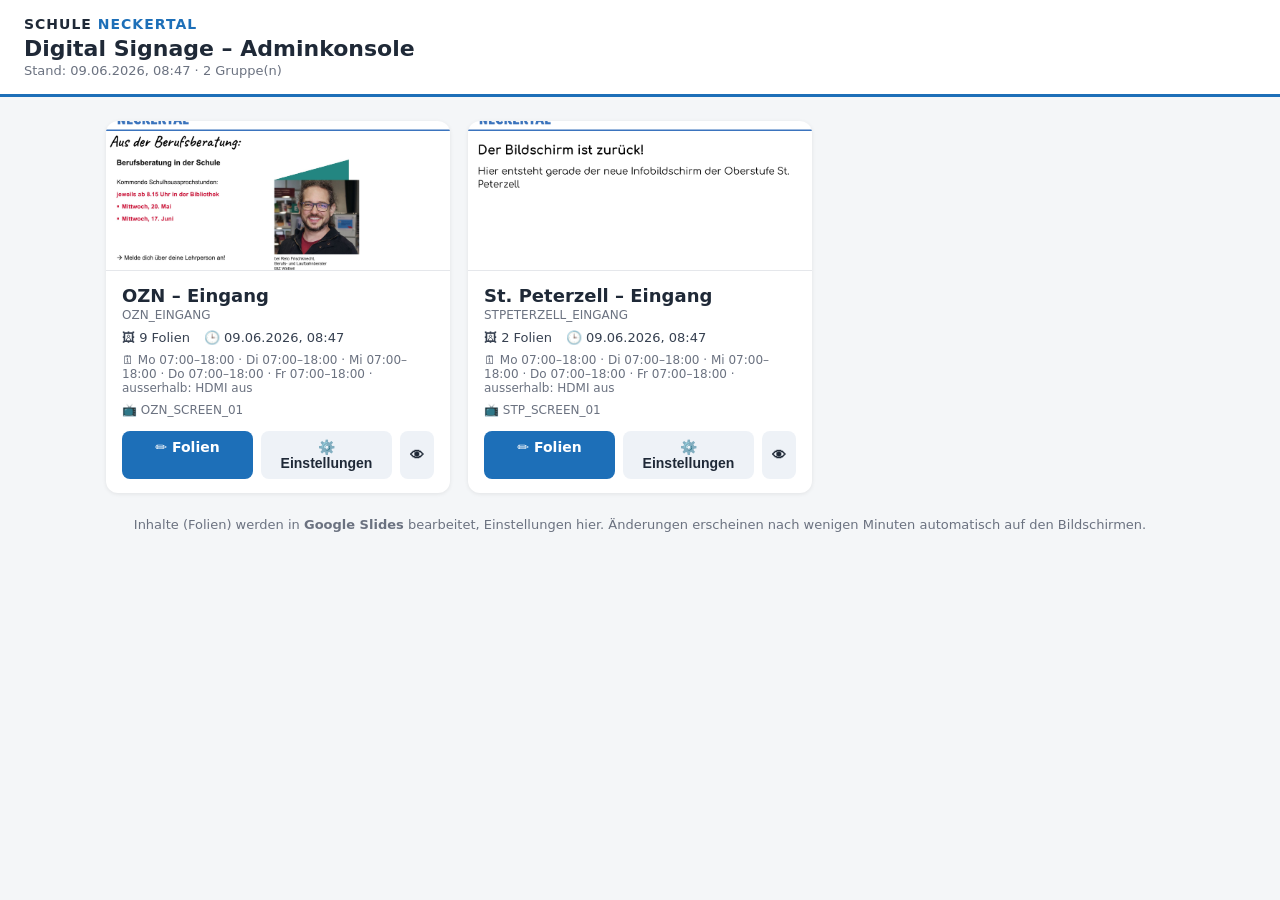
==== index.html @ 2bd81857 "Render & Publish 72286c9456e3108f7dbef07f0e575bce5903f791 72286c9456e3108f7dbef07f0e575bce5903f791" ====
<!doctype html>
<html lang="de">
<head>
  <meta charset="utf-8" />
  <meta name="viewport" content="width=device-width, initial-scale=1" />
  <title>Schule Neckertal – Signage Admin</title>
  <link rel="stylesheet" href="style.css" />
</head>
<body>
  <header>
    <div class="brand"><span class="b1">SCHULE</span> <span class="b2">NECKERTAL</span></div>
    <h1>Digital Signage – Adminkonsole</h1>
    <div id="meta" class="meta">lädt …</div>
  </header>

  <main>
    <div id="groups" class="groups"></div>
    <p id="empty" hidden>Keine Gruppen gefunden.</p>
    <p class="hint">Inhalte (Folien) werden in <strong>Google Slides</strong> bearbeitet, Einstellungen hier. Änderungen erscheinen nach wenigen Minuten automatisch auf den Bildschirmen.</p>
  </main>

  <!-- Vorschau-Modal -->
  <div id="preview" class="modal" hidden>
    <div class="modal-bg"></div>
    <div class="modal-box">
      <button id="preview-close" class="close" title="Schliessen">×</button>
      <div id="preview-title" class="preview-title"></div>
      <img id="preview-img" class="preview-img" alt="" />
      <div class="preview-nav">
        <button id="preview-prev">‹</button>
        <span id="preview-count"></span>
        <button id="preview-next">›</button>
      </div>
    </div>
  </div>

  <!-- Einstellungen-Modal -->
  <div id="settings" class="modal" hidden>
    <div class="modal-bg"></div>
    <div class="modal-box settings-box">
      <button id="settings-close" class="close" title="Schliessen">×</button>
      <h2 id="settings-title">Einstellungen</h2>
      <form id="settings-form" class="settings-form" onsubmit="return false"></form>
      <div class="settings-actions">
        <button type="button" id="settings-cancel" class="btn ghost">Abbrechen</button>
        <button type="button" id="settings-save" class="btn edit">💾 Speichern</button>
      </div>
    </div>
  </div>

  <!-- Speichern-Anleitung -->
  <div id="saveinfo" class="modal" hidden>
    <div class="modal-bg"></div>
    <div class="modal-box">
      <button id="saveinfo-close" class="close" title="Schliessen">×</button>
      <h2>💾 Speichern auf GitHub</h2>
      <ol class="steps">
        <li>Die Einstellungen sind <strong>in die Zwischenablage kopiert</strong>.</li>
        <li>GitHub öffnet sich (mit deinem Login). Klick ins Textfeld, <strong>alles markieren</strong> (Strg+A) und <strong>einfügen</strong> (Strg+V).</li>
        <li>Unten grün <strong>„Commit changes"</strong> klicken.</li>
      </ol>
      <p class="muted">Falls das Kopieren nicht klappte – hier der Inhalt zum manuellen Kopieren:</p>
      <textarea id="saveinfo-json" class="json" readonly></textarea>
      <a id="saveinfo-open" class="btn edit" href="#" target="_blank" rel="noopener">↗ Auf GitHub öffnen</a>
    </div>
  </div>

  <script src="app.js" defer></script>
</body>
</html>
---- style.css ----
:root { --blau: #1d6fb8; --rot: #b20024; --grau: #6b7280; --bg: #f4f6f8; }
* { box-sizing: border-box; }
body {
  margin: 0; background: var(--bg); color: #1f2937;
  font-family: "Segoe UI", system-ui, Arial, sans-serif;
}
header {
  background: #fff; border-bottom: 3px solid var(--blau);
  padding: 16px 24px;
}
.brand { font-weight: 800; letter-spacing: 1px; font-size: 14px; }
.brand .b2 { color: var(--blau); }
header h1 { margin: 4px 0 2px; font-size: 22px; }
.meta { color: var(--grau); font-size: 13px; }

main { max-width: 1100px; margin: 24px auto; padding: 0 16px; }
.hint { color: var(--grau); font-size: 13px; margin-top: 24px; text-align: center; }

.groups { display: grid; grid-template-columns: repeat(auto-fill, minmax(320px, 1fr)); gap: 18px; }

.card {
  background: #fff; border-radius: 12px; overflow: hidden;
  box-shadow: 0 1px 4px rgba(0,0,0,.08); display: flex; flex-direction: column;
}
.thumb {
  height: 150px; background: #e5e7eb center/cover no-repeat;
  border-bottom: 1px solid #e5e7eb;
}
.card .body { padding: 14px 16px; display: flex; flex-direction: column; gap: 8px; flex: 1; }
.card h2 { margin: 0; font-size: 18px; }
.card .sub { color: var(--grau); font-size: 12px; margin-top: -6px; }
.card .stats { display: flex; gap: 14px; font-size: 13px; color: #374151; }
.card .sched, .card .players { font-size: 12px; color: var(--grau); }
.warnings { font-size: 12px; color: #92400e; background: #fef3c7; padding: 6px 8px; border-radius: 6px; }
.actions { margin-top: auto; display: flex; gap: 8px; padding-top: 6px; }
.btn {
  flex: 1; text-align: center; padding: 8px 10px; border-radius: 8px;
  font-size: 14px; font-weight: 600; cursor: pointer; border: none; text-decoration: none;
}
.btn.edit { background: var(--blau); color: #fff; }
.btn.settings { background: #eef2f7; color: #1f2937; }
.btn.ghost { background: #eef2f7; color: #1f2937; flex: 0 0 auto; }
.btn:hover { filter: brightness(0.96); }

/* Einstellungen-Maske */
.settings-box { width: min(94vw, 620px); max-height: 88vh; overflow-y: auto; background: #fff; color: #1f2937; }
.settings-box h2 { margin: 0 0 12px; font-size: 20px; }
.settings-form fieldset { border: 1px solid #e5e7eb; border-radius: 10px; margin: 0 0 14px; padding: 12px 14px; }
.settings-form legend { font-weight: 700; color: var(--blau); padding: 0 6px; }
.settings-form label { display: block; margin: 8px 0; font-size: 14px; }
.settings-form label.chk { display: flex; align-items: center; gap: 8px; }
.settings-form input[type=text], .settings-form input[type=number], .settings-form select {
  width: 100%; padding: 7px 9px; border: 1px solid #d1d5db; border-radius: 7px; font-size: 14px; margin-top: 3px;
}
.settings-form input[type=time] { padding: 6px 8px; border: 1px solid #d1d5db; border-radius: 7px; }
.settings-form .day { display: flex; align-items: center; gap: 8px; margin: 6px 0; flex-wrap: wrap; }
.settings-form .day label.chk { flex: 1 0 130px; margin: 0; }
.settings-actions { display: flex; justify-content: flex-end; gap: 10px; margin-top: 8px; position: sticky; bottom: 0; background: #fff; padding-top: 8px; }
.modal-box.settings-box .close { color: #6b7280; }

.steps { margin: 6px 0 12px; padding-left: 20px; line-height: 1.6; }
.muted { color: var(--grau); font-size: 13px; margin: 6px 0 4px; }
.json { width: 100%; height: 120px; font-family: ui-monospace, Consolas, monospace; font-size: 12px; border: 1px solid #d1d5db; border-radius: 7px; padding: 8px; background: #f9fafb; }
#saveinfo .modal-box { background: #fff; color: #1f2937; width: min(94vw, 560px); }
#saveinfo h2 { margin: 0 0 8px; }
#saveinfo .btn { display: inline-block; margin-top: 12px; }

/* Modal */
.modal { position: fixed; inset: 0; display: flex; align-items: center; justify-content: center; z-index: 50; }
.modal[hidden] { display: none; }
.modal-bg { position: absolute; inset: 0; background: rgba(0,0,0,.7); }
.modal-box { position: relative; background: #111; border-radius: 12px; padding: 12px; width: min(92vw, 1000px); }
.preview-title { color: #fff; font-weight: 600; margin: 2px 6px 8px; }
.preview-img { width: 100%; border-radius: 6px; background: #000; display: block; aspect-ratio: 16/9; object-fit: contain; }
.preview-nav { display: flex; align-items: center; justify-content: center; gap: 16px; color: #fff; margin-top: 8px; }
.preview-nav button { background: #333; color: #fff; border: none; border-radius: 6px; font-size: 20px; width: 44px; height: 36px; cursor: pointer; }
.close { position: absolute; top: 6px; right: 10px; background: transparent; color: #fff; border: none; font-size: 28px; cursor: pointer; }
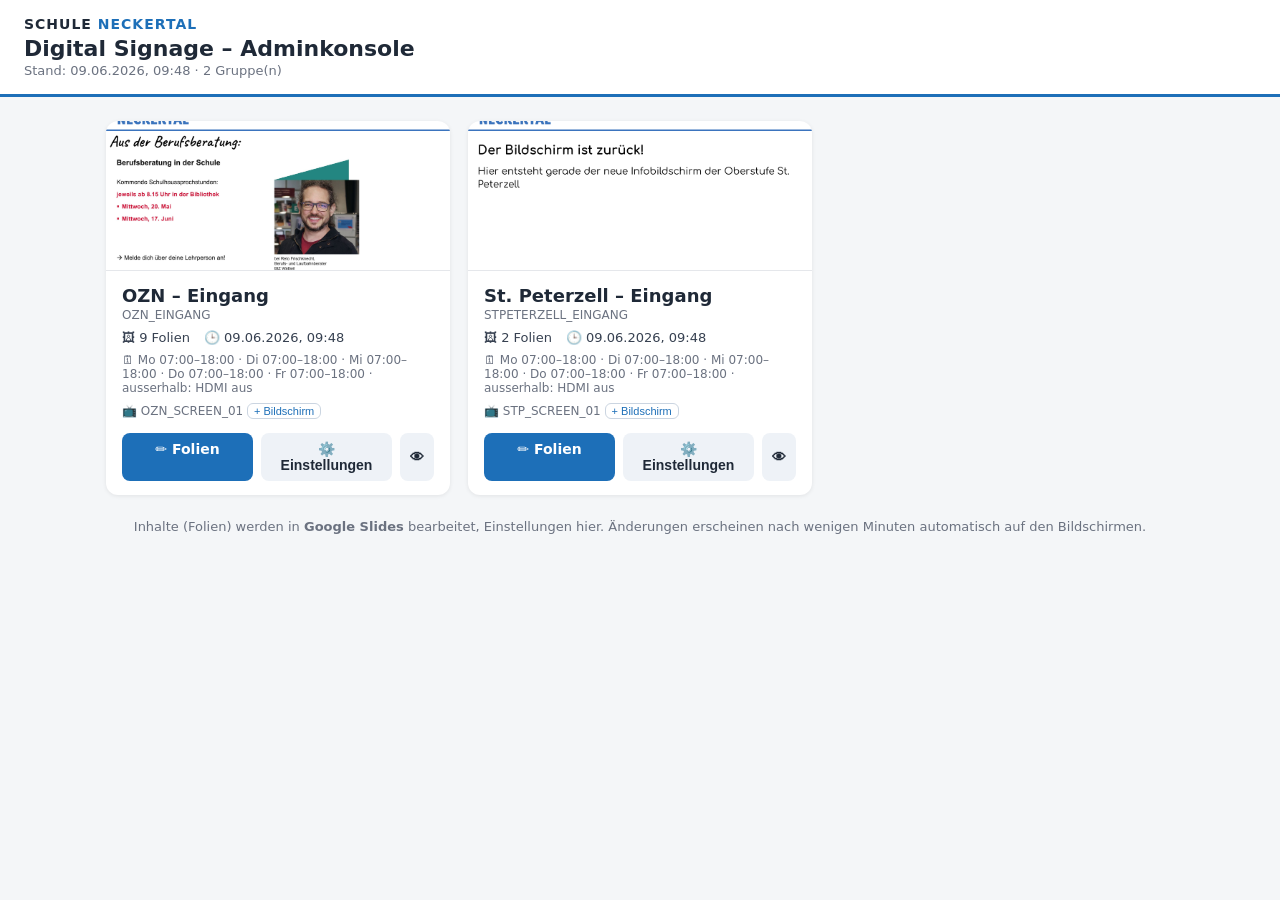
==== commit 06f191d4: "Render & Publish c3fd0c40a29e285c226ffaea3b6548bfab73bc05 c3fd0c40a29e285c226ffaea3b6548bfab73bc05" ====
--- a/index.html
+++ b/index.html
@@ -65,6 +65,27 @@
     </div>
   </div>
 
+  <!-- Bildschirm hinzufügen -->
+  <div id="addscreen" class="modal" hidden>
+    <div class="modal-bg"></div>
+    <div class="modal-box">
+      <button id="addscreen-close" class="close" title="Schliessen">×</button>
+      <h2>➕ Bildschirm (Raspberry Pi) hinzufügen</h2>
+      <p class="muted">Gruppe: <strong id="addscreen-group"></strong></p>
+      <ol class="steps">
+        <li>Pi mit dem <strong>Raspberry Pi Imager</strong> flashen: Pi OS (64-bit, Desktop), Hostname + Benutzer/Passwort, <strong>SSH aktivieren</strong>, WLAN/Zeitzone.</li>
+        <li>Pi starten, ein <strong>Terminal</strong> öffnen (oder per SSH verbinden).</li>
+        <li>Player-Namen vergeben und den <strong>einen Befehl</strong> ausführen (Passwort eingeben, wenn gefragt):</li>
+      </ol>
+      <label>Player-Name (eindeutig je Bildschirm)
+        <input type="text" id="addscreen-player" />
+      </label>
+      <textarea id="addscreen-cmd" class="json" readonly></textarea>
+      <button id="addscreen-copy" class="btn edit">📋 Befehl kopieren</button>
+      <p class="muted">Danach am Pi: <code>sudo reboot</code>. Der Bildschirm zeigt dann automatisch diese Gruppe.</p>
+    </div>
+  </div>
+
   <script src="app.js" defer></script>
 </body>
 </html>
--- a/style.css
+++ b/style.css
@@ -65,6 +65,16 @@
 #saveinfo h2 { margin: 0 0 8px; }
 #saveinfo .btn { display: inline-block; margin-top: 12px; }
 
+.addscreen-link { background: none; border: 1px solid #cbd5e1; color: var(--blau); border-radius: 6px; font-size: 11px; padding: 1px 6px; cursor: pointer; }
+.addscreen-link:hover { background: #eef2f7; }
+#addscreen .modal-box { background: #fff; color: #1f2937; width: min(94vw, 600px); }
+#addscreen h2 { margin: 0 0 6px; }
+#addscreen label { display: block; margin: 10px 0 4px; font-size: 14px; }
+#addscreen input[type=text] { width: 100%; padding: 7px 9px; border: 1px solid #d1d5db; border-radius: 7px; font-size: 14px; }
+#addscreen .json { height: 90px; }
+#addscreen .btn { display: inline-block; margin-top: 10px; }
+#addscreen code { background: #eef2f7; padding: 1px 5px; border-radius: 4px; }
+
 /* Modal */
 .modal { position: fixed; inset: 0; display: flex; align-items: center; justify-content: center; z-index: 50; }
 .modal[hidden] { display: none; }
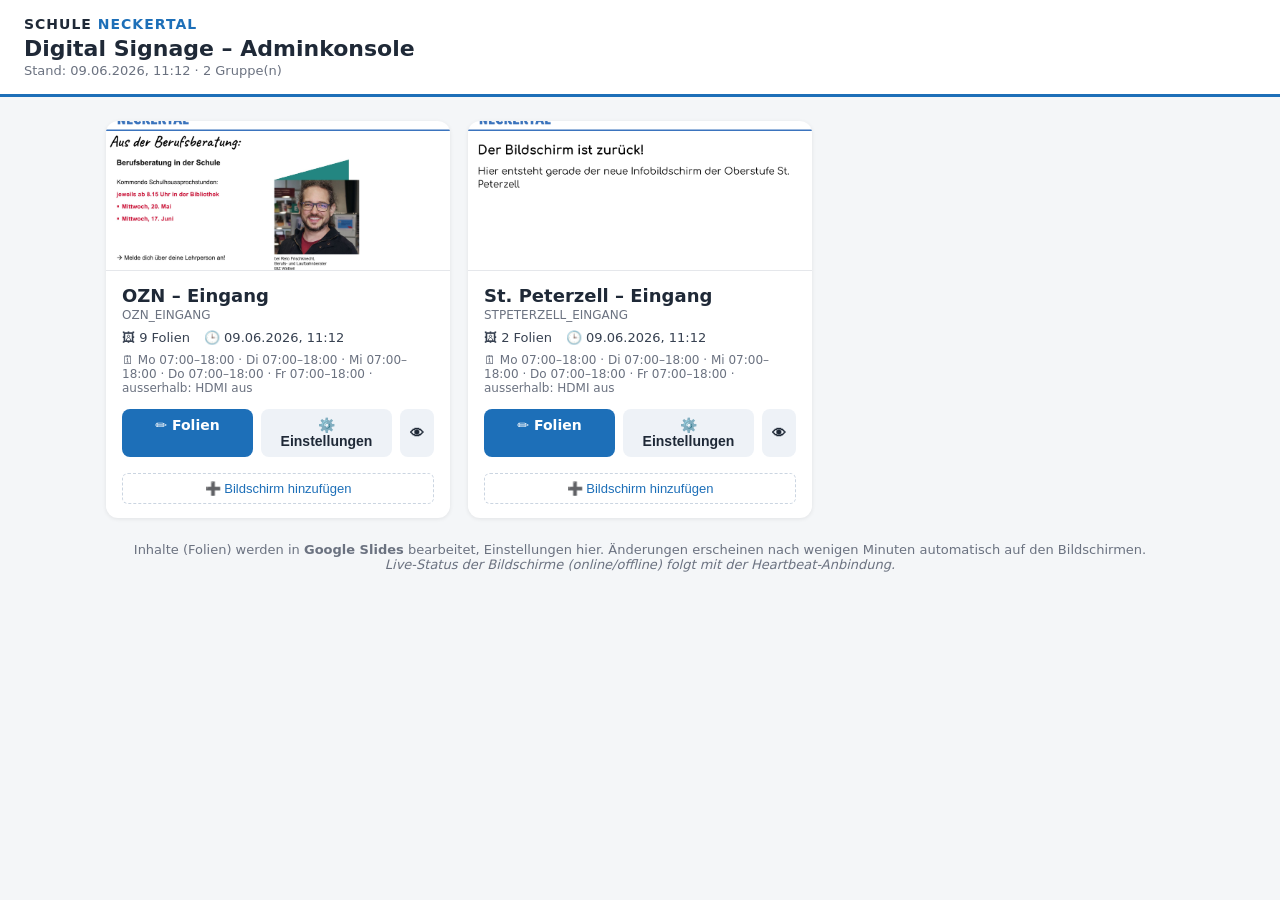
==== commit 1b67cb38: "Render & Publish 0e0e69ae1b53cc95d2d2ade4121251d971af3cc1 0e0e69ae1b53cc95d2d2ade4121251d971af3cc1" ====
--- a/index.html
+++ b/index.html
@@ -16,7 +16,8 @@
   <main>
     <div id="groups" class="groups"></div>
     <p id="empty" hidden>Keine Gruppen gefunden.</p>
-    <p class="hint">Inhalte (Folien) werden in <strong>Google Slides</strong> bearbeitet, Einstellungen hier. Änderungen erscheinen nach wenigen Minuten automatisch auf den Bildschirmen.</p>
+    <p class="hint">Inhalte (Folien) werden in <strong>Google Slides</strong> bearbeitet, Einstellungen hier. Änderungen erscheinen nach wenigen Minuten automatisch auf den Bildschirmen.<br>
+    <em>Live-Status der Bildschirme (online/offline) folgt mit der Heartbeat-Anbindung.</em></p>
   </main>
 
   <!-- Vorschau-Modal -->
--- a/style.css
+++ b/style.css
@@ -67,6 +67,7 @@
 
 .addscreen-link { background: none; border: 1px solid #cbd5e1; color: var(--blau); border-radius: 6px; font-size: 11px; padding: 1px 6px; cursor: pointer; }
 .addscreen-link:hover { background: #eef2f7; }
+.addscreen-link.wide { width: 100%; margin-top: 8px; padding: 7px; font-size: 13px; border-style: dashed; }
 #addscreen .modal-box { background: #fff; color: #1f2937; width: min(94vw, 600px); }
 #addscreen h2 { margin: 0 0 6px; }
 #addscreen label { display: block; margin: 10px 0 4px; font-size: 14px; }
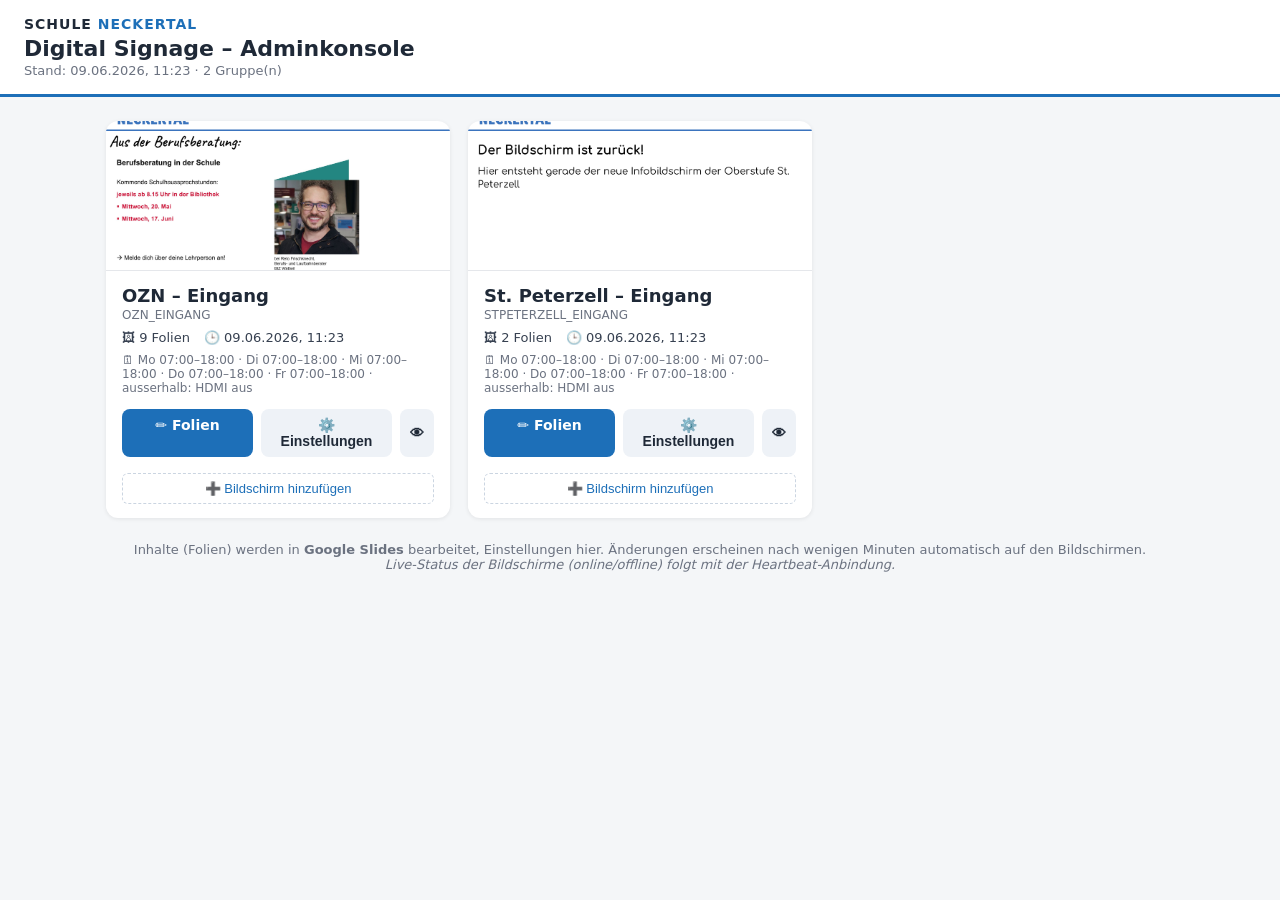
==== commit bcef7eb0: "Render & Publish 378558e6ab1f93ad80ceef8087404be4ed1aa5d1 378558e6ab1f93ad80ceef8087404be4ed1aa5d1" ====
--- a/index.html
+++ b/index.html
@@ -26,7 +26,12 @@
     <div class="modal-box">
       <button id="preview-close" class="close" title="Schliessen">×</button>
       <div id="preview-title" class="preview-title"></div>
-      <img id="preview-img" class="preview-img" alt="" />
+      <div class="preview-stage" id="preview-stage">
+        <img id="preview-img" class="preview-img" alt="" />
+        <div id="pv-date" class="pv-overlay" hidden><span id="pv-date-txt"></span></div>
+        <div id="pv-clock" class="pv-overlay" hidden><span id="pv-clock-txt"></span></div>
+        <div id="pv-ticker" class="pv-ticker" hidden><span id="pv-ticker-txt"></span></div>
+      </div>
       <div class="preview-nav">
         <button id="preview-prev">‹</button>
         <span id="preview-count"></span>
--- a/style.css
+++ b/style.css
@@ -82,7 +82,29 @@
 .modal-bg { position: absolute; inset: 0; background: rgba(0,0,0,.7); }
 .modal-box { position: relative; background: #111; border-radius: 12px; padding: 12px; width: min(92vw, 1000px); }
 .preview-title { color: #fff; font-weight: 600; margin: 2px 6px 8px; }
-.preview-img { width: 100%; border-radius: 6px; background: #000; display: block; aspect-ratio: 16/9; object-fit: contain; }
+.preview-stage { position: relative; width: 100%; aspect-ratio: 16/9; background: #000; border-radius: 6px; overflow: hidden; container-type: size; }
+.preview-stage .preview-img { position: absolute; inset: 0; width: 100%; height: 100%; object-fit: contain; }
+
+/* Layer 2: Overlay (massstabsgetreu zum echten Player via cqw/cqh) */
+.pv-overlay { position: absolute; z-index: 5; white-space: nowrap; padding: 0.5cqh 1.2cqw; border-radius: 1cqw; line-height: 1.1; }
+#pv-clock-txt { font-size: 4.4cqw; font-weight: 700; }
+#pv-date-txt { font-size: 2.4cqw; font-weight: 600; position: relative; top: -0.9cqh; display: inline-block; }
+.pv-overlay.pos-top-left { top: 15.5cqh; left: 2.5cqw; transform: translateY(-100%); }
+.pv-overlay.pos-top-center { top: 15.5cqh; left: 50%; transform: translate(-50%, -100%); text-align: center; }
+.pv-overlay.pos-top-right { top: 15.5cqh; right: 2.5cqw; transform: translateY(-100%); text-align: right; }
+.pv-overlay.pos-bottom-left { bottom: 2.5cqh; left: 2.5cqw; }
+.pv-overlay.pos-bottom-center { bottom: 2.5cqh; left: 50%; transform: translateX(-50%); text-align: center; }
+.pv-overlay.pos-bottom-right { bottom: 2.5cqh; right: 2.5cqw; text-align: right; }
+.pv-overlay.theme-auto { color: #fff; text-shadow: -1.5px -1.5px 0 #000, 1.5px -1.5px 0 #000, -1.5px 1.5px 0 #000, 1.5px 1.5px 0 #000, 0 0 3px #000; }
+.pv-overlay.theme-dark { color: #fff; background: rgba(0,0,0,.45); }
+.pv-overlay.theme-light { color: #111; background: rgba(255,255,255,.6); }
+.pv-overlay.theme-transparent-dark { color: #000; text-shadow: 0 0 5px rgba(255,255,255,.7); }
+.pv-overlay.theme-transparent-light { color: #fff; text-shadow: 0 0 5px rgba(0,0,0,.7); }
+
+/* Layer 3: Ticker */
+.pv-ticker { position: absolute; left: 0; right: 0; bottom: 0; z-index: 6; background: rgba(178,0,36,.92); color: #fff; font-size: 2cqw; font-weight: 700; padding: 0.7cqh 0; white-space: nowrap; overflow: hidden; }
+.pv-ticker span { display: inline-block; padding-left: 100%; animation: pv-ticker 18s linear infinite; }
+@keyframes pv-ticker { to { transform: translateX(-100%); } }
 .preview-nav { display: flex; align-items: center; justify-content: center; gap: 16px; color: #fff; margin-top: 8px; }
 .preview-nav button { background: #333; color: #fff; border: none; border-radius: 6px; font-size: 20px; width: 44px; height: 36px; cursor: pointer; }
 .close { position: absolute; top: 6px; right: 10px; background: transparent; color: #fff; border: none; font-size: 28px; cursor: pointer; }
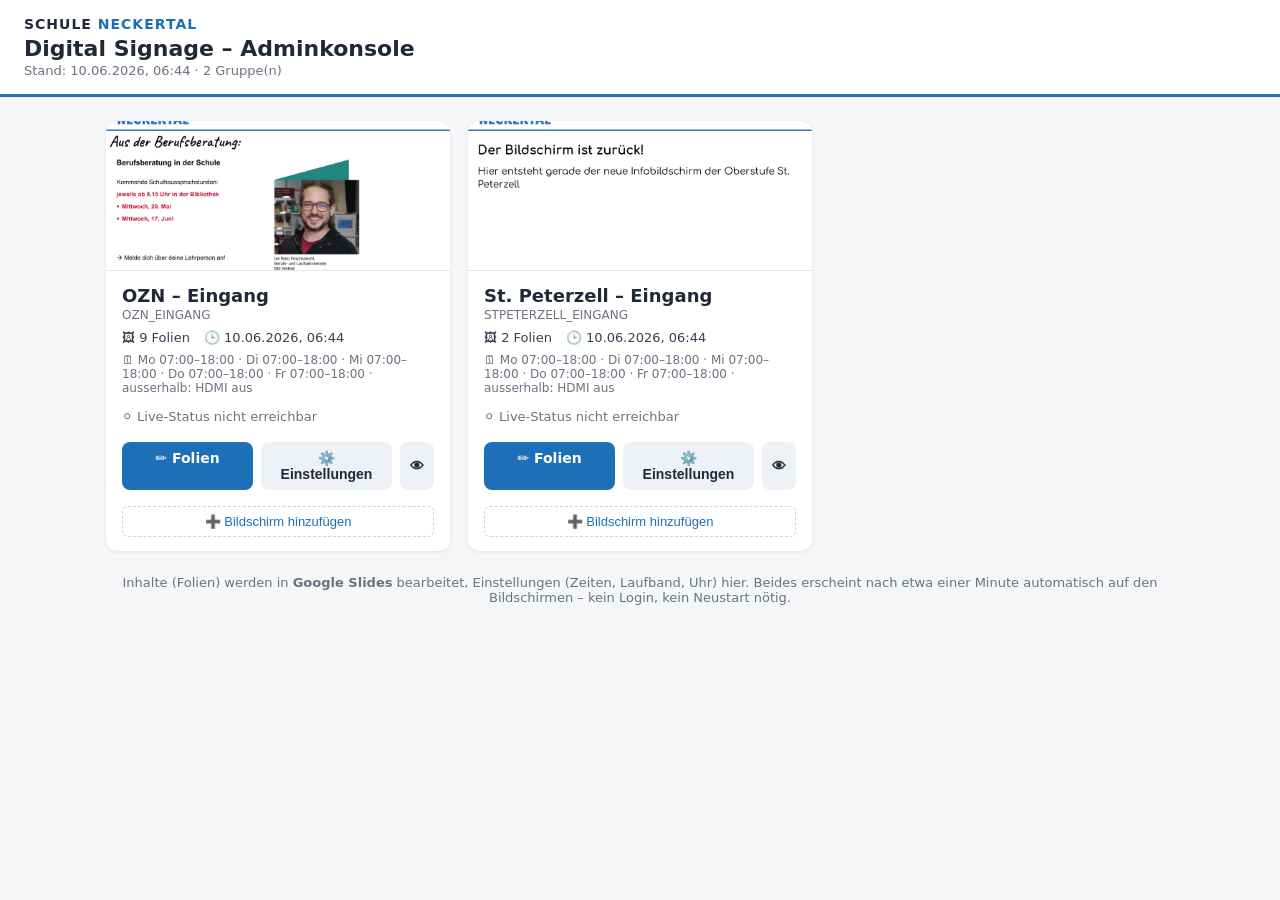
==== commit 6fa787ed: "Render & Publish d09da934eda11e4ba0c8467d07b9a78ae2fbe5cd d09da934eda11e4ba0c8467d07b9a78ae2fbe5cd" ====
--- a/index.html
+++ b/index.html
@@ -16,8 +16,7 @@
   <main>
     <div id="groups" class="groups"></div>
     <p id="empty" hidden>Keine Gruppen gefunden.</p>
-    <p class="hint">Inhalte (Folien) werden in <strong>Google Slides</strong> bearbeitet, Einstellungen hier. Änderungen erscheinen nach wenigen Minuten automatisch auf den Bildschirmen.<br>
-    <em>Live-Status der Bildschirme (online/offline) folgt mit der Heartbeat-Anbindung.</em></p>
+    <p class="hint">Inhalte (Folien) werden in <strong>Google Slides</strong> bearbeitet, Einstellungen (Zeiten, Laufband, Uhr) hier. Beides erscheint nach etwa einer Minute automatisch auf den Bildschirmen – kein Login, kein Neustart nötig.</p>
   </main>
 
   <!-- Vorschau-Modal -->
@@ -54,20 +53,14 @@
     </div>
   </div>
 
-  <!-- Speichern-Anleitung -->
+  <!-- Speichern-Ergebnis -->
   <div id="saveinfo" class="modal" hidden>
     <div class="modal-bg"></div>
     <div class="modal-box">
       <button id="saveinfo-close" class="close" title="Schliessen">×</button>
-      <h2>💾 Speichern auf GitHub</h2>
-      <ol class="steps">
-        <li>Die Einstellungen sind <strong>in die Zwischenablage kopiert</strong>.</li>
-        <li>GitHub öffnet sich (mit deinem Login). Klick ins Textfeld, <strong>alles markieren</strong> (Strg+A) und <strong>einfügen</strong> (Strg+V).</li>
-        <li>Unten grün <strong>„Commit changes"</strong> klicken.</li>
-      </ol>
-      <p class="muted">Falls das Kopieren nicht klappte – hier der Inhalt zum manuellen Kopieren:</p>
-      <textarea id="saveinfo-json" class="json" readonly></textarea>
-      <a id="saveinfo-open" class="btn edit" href="#" target="_blank" rel="noopener">↗ Auf GitHub öffnen</a>
+      <h2 id="saveinfo-title">✅ Gespeichert</h2>
+      <p id="saveinfo-msg" class="muted"></p>
+      <button id="saveinfo-ok" class="btn edit">OK</button>
     </div>
   </div>
 
--- a/style.css
+++ b/style.css
@@ -32,6 +32,9 @@
 .card .stats { display: flex; gap: 14px; font-size: 13px; color: #374151; }
 .card .sched, .card .players { font-size: 12px; color: var(--grau); }
 .warnings { font-size: 12px; color: #92400e; background: #fef3c7; padding: 6px 8px; border-radius: 6px; }
+.livestatus { font-size: 12px; display: flex; flex-direction: column; gap: 2px; }
+.livestatus.muted { color: var(--grau); }
+.livestatus .pl { color: #374151; }
 .actions { margin-top: auto; display: flex; gap: 8px; padding-top: 6px; }
 .btn {
   flex: 1; text-align: center; padding: 8px 10px; border-radius: 8px;
@@ -98,7 +101,7 @@
 .pv-overlay.theme-auto { color: #fff; text-shadow: -1.5px -1.5px 0 #000, 1.5px -1.5px 0 #000, -1.5px 1.5px 0 #000, 1.5px 1.5px 0 #000, 0 0 3px #000; }
 .pv-overlay.theme-dark { color: #fff; background: rgba(0,0,0,.45); }
 .pv-overlay.theme-light { color: #111; background: rgba(255,255,255,.6); }
-.pv-overlay.theme-transparent-dark { color: #000; text-shadow: 0 0 5px rgba(255,255,255,.7); }
+.pv-overlay.theme-transparent-dark { color: #000; }
 .pv-overlay.theme-transparent-light { color: #fff; text-shadow: 0 0 5px rgba(0,0,0,.7); }
 
 /* Layer 3: Ticker */
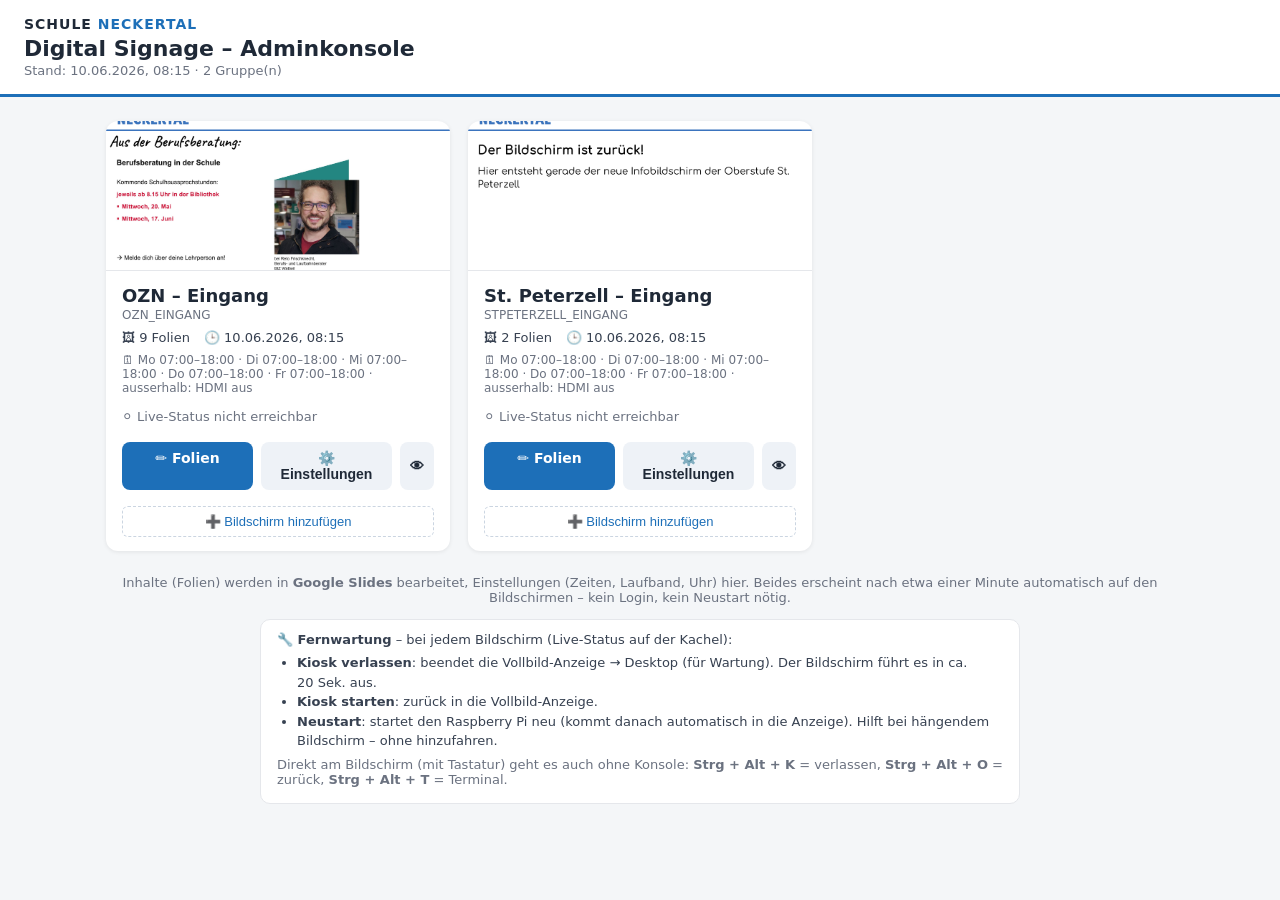
==== commit e1bae9ee: "Render & Publish ea1b04427879c6bbb6fc0321f93039359810ffee ea1b04427879c6bbb6fc0321f93039359810ffee" ====
--- a/index.html
+++ b/index.html
@@ -17,6 +17,15 @@
     <div id="groups" class="groups"></div>
     <p id="empty" hidden>Keine Gruppen gefunden.</p>
     <p class="hint">Inhalte (Folien) werden in <strong>Google Slides</strong> bearbeitet, Einstellungen (Zeiten, Laufband, Uhr) hier. Beides erscheint nach etwa einer Minute automatisch auf den Bildschirmen – kein Login, kein Neustart nötig.</p>
+    <div class="help">
+      <strong>🔧 Fernwartung</strong> – bei jedem Bildschirm (Live-Status auf der Kachel):
+      <ul>
+        <li><strong>Kiosk verlassen</strong>: beendet die Vollbild-Anzeige → Desktop (für Wartung). Der Bildschirm führt es in ca. 20&nbsp;Sek. aus.</li>
+        <li><strong>Kiosk starten</strong>: zurück in die Vollbild-Anzeige.</li>
+        <li><strong>Neustart</strong>: startet den Raspberry Pi neu (kommt danach automatisch in die Anzeige). Hilft bei hängendem Bildschirm – ohne hinzufahren.</li>
+      </ul>
+      <span class="muted">Direkt am Bildschirm (mit Tastatur) geht es auch ohne Konsole: <strong>Strg&nbsp;+&nbsp;Alt&nbsp;+&nbsp;K</strong> = verlassen, <strong>Strg&nbsp;+&nbsp;Alt&nbsp;+&nbsp;O</strong> = zurück, <strong>Strg&nbsp;+&nbsp;Alt&nbsp;+&nbsp;T</strong> = Terminal.</span>
+    </div>
   </main>
 
   <!-- Vorschau-Modal -->
--- a/style.css
+++ b/style.css
@@ -15,6 +15,9 @@
 
 main { max-width: 1100px; margin: 24px auto; padding: 0 16px; }
 .hint { color: var(--grau); font-size: 13px; margin-top: 24px; text-align: center; }
+.help { max-width: 760px; margin: 14px auto 0; font-size: 13px; color: #374151; background: #fff; border: 1px solid #e5e7eb; border-radius: 10px; padding: 12px 16px; }
+.help ul { margin: 6px 0; padding-left: 20px; line-height: 1.5; }
+.help .muted { display: block; margin-top: 6px; }
 
 .groups { display: grid; grid-template-columns: repeat(auto-fill, minmax(320px, 1fr)); gap: 18px; }
 
@@ -32,9 +35,18 @@
 .card .stats { display: flex; gap: 14px; font-size: 13px; color: #374151; }
 .card .sched, .card .players { font-size: 12px; color: var(--grau); }
 .warnings { font-size: 12px; color: #92400e; background: #fef3c7; padding: 6px 8px; border-radius: 6px; }
-.livestatus { font-size: 12px; display: flex; flex-direction: column; gap: 2px; }
+.livestatus { font-size: 12px; display: flex; flex-direction: column; gap: 6px; }
 .livestatus.muted { color: var(--grau); }
 .livestatus .pl { color: #374151; }
+.cmds { display: inline-flex; gap: 6px; margin-left: 6px; flex-wrap: wrap; }
+.cmd-btn {
+  border: 1px solid #cbd5e1; background: #f3f6fa; color: #1f2937;
+  border-radius: 6px; font-size: 11px; padding: 2px 8px; cursor: pointer;
+}
+.cmd-btn:hover { background: #e6edf6; }
+.cmd-btn.danger { border-color: #f0b4bf; color: var(--rot); background: #fdf2f4; }
+.cmd-btn.danger:hover { background: #fbe3e8; }
+.cmd-btn:disabled { opacity: .6; cursor: default; }
 .actions { margin-top: auto; display: flex; gap: 8px; padding-top: 6px; }
 .btn {
   flex: 1; text-align: center; padding: 8px 10px; border-radius: 8px;
@@ -45,8 +57,9 @@
 .btn.ghost { background: #eef2f7; color: #1f2937; flex: 0 0 auto; }
 .btn:hover { filter: brightness(0.96); }
 
-/* Einstellungen-Maske */
-.settings-box { width: min(94vw, 620px); max-height: 88vh; overflow-y: auto; background: #fff; color: #1f2937; }
+/* Einstellungen-Maske – .modal-box.settings-box, damit die helle Box die
+   dunkle Standard-Modal-Regel sicher überschreibt (Spezifität). */
+.modal-box.settings-box { width: min(94vw, 620px); max-height: 88vh; overflow-y: auto; background: #fff; color: #1f2937; }
 .settings-box h2 { margin: 0 0 12px; font-size: 20px; }
 .settings-form fieldset { border: 1px solid #e5e7eb; border-radius: 10px; margin: 0 0 14px; padding: 12px 14px; }
 .settings-form legend { font-weight: 700; color: var(--blau); padding: 0 6px; }
@@ -105,7 +118,7 @@
 .pv-overlay.theme-transparent-light { color: #fff; text-shadow: 0 0 5px rgba(0,0,0,.7); }
 
 /* Layer 3: Ticker */
-.pv-ticker { position: absolute; left: 0; right: 0; bottom: 0; z-index: 6; background: rgba(178,0,36,.92); color: #fff; font-size: 2cqw; font-weight: 700; padding: 0.7cqh 0; white-space: nowrap; overflow: hidden; }
+.pv-ticker { position: absolute; left: 0; right: 0; bottom: 0; z-index: 6; background: #3B74BE; color: #fff; font-size: 2cqw; font-weight: 700; padding: 0.7cqh 0; white-space: nowrap; overflow: hidden; }
 .pv-ticker span { display: inline-block; padding-left: 100%; animation: pv-ticker 18s linear infinite; }
 @keyframes pv-ticker { to { transform: translateX(-100%); } }
 .preview-nav { display: flex; align-items: center; justify-content: center; gap: 16px; color: #fff; margin-top: 8px; }
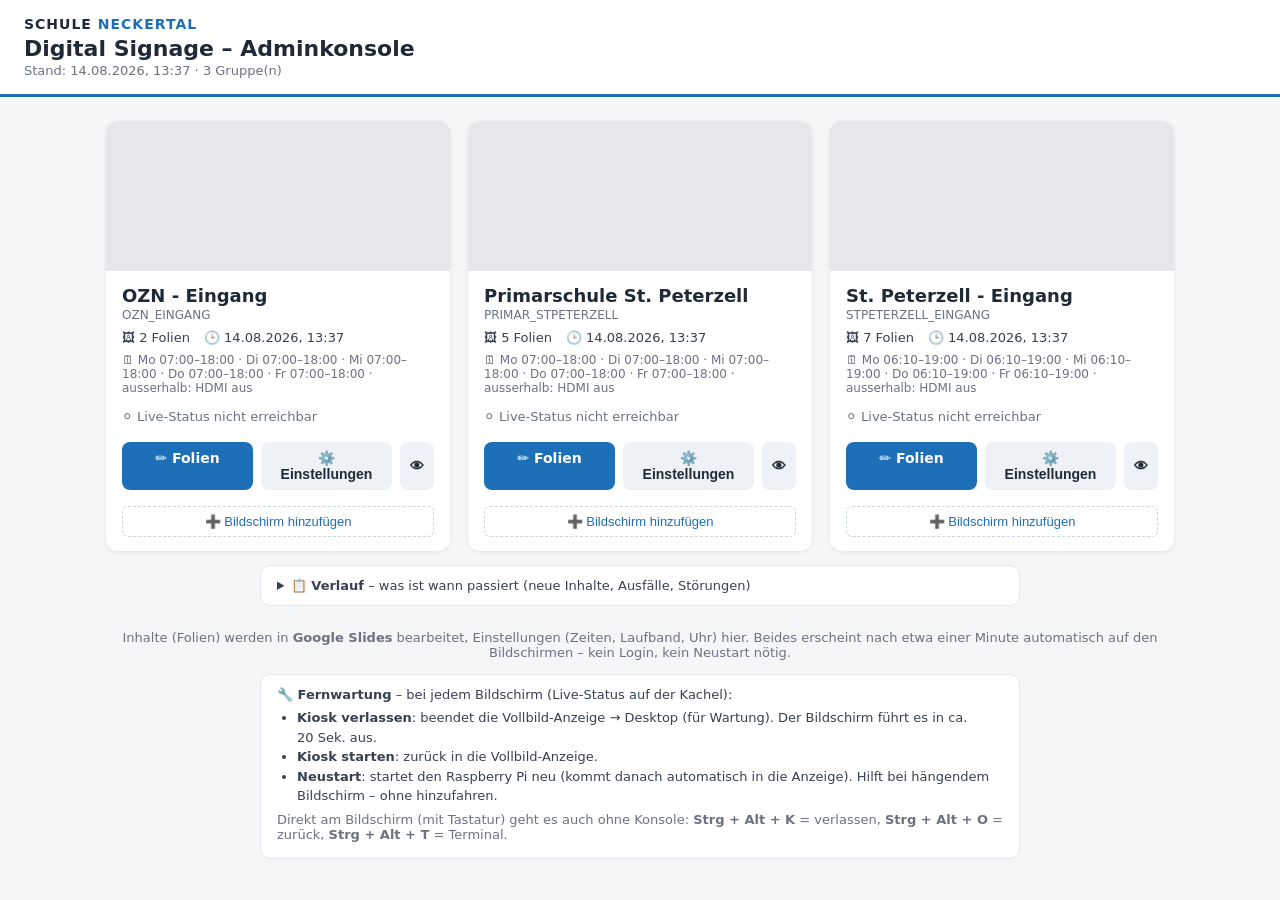
==== commit bab096ed: "Render & Publish 6d94c65b60cc71acfd2578587c594a9034c9c668 6d94c65b60cc71acfd2578587c594a9034c9c668" ====
--- a/index.html
+++ b/index.html
@@ -16,6 +16,10 @@
   <main>
     <div id="groups" class="groups"></div>
     <p id="empty" hidden>Keine Gruppen gefunden.</p>
+    <details id="eventlog-box" class="help">
+      <summary><strong>📋 Verlauf</strong> – was ist wann passiert (neue Inhalte, Ausfälle, Störungen)</summary>
+      <div id="eventlog" class="eventlog">wird geladen …</div>
+    </details>
     <p class="hint">Inhalte (Folien) werden in <strong>Google Slides</strong> bearbeitet, Einstellungen (Zeiten, Laufband, Uhr) hier. Beides erscheint nach etwa einer Minute automatisch auf den Bildschirmen – kein Login, kein Neustart nötig.</p>
     <div class="help">
       <strong>🔧 Fernwartung</strong> – bei jedem Bildschirm (Live-Status auf der Kachel):
--- a/style.css
+++ b/style.css
@@ -47,6 +47,12 @@
 .cmd-btn.danger { border-color: #f0b4bf; color: var(--rot); background: #fdf2f4; }
 .cmd-btn.danger:hover { background: #fbe3e8; }
 .cmd-btn:disabled { opacity: .6; cursor: default; }
+.del-btn {
+  border: 1px solid #d1d5db; background: #fff; color: var(--grau);
+  border-radius: 6px; font-size: 11px; padding: 2px 8px; cursor: pointer; margin-left: 4px;
+}
+.del-btn:hover { background: #fbe3e8; border-color: #f0b4bf; color: var(--rot); }
+.del-btn:disabled { opacity: .6; cursor: default; }
 .actions { margin-top: auto; display: flex; gap: 8px; padding-top: 6px; }
 .btn {
   flex: 1; text-align: center; padding: 8px 10px; border-radius: 8px;
@@ -124,3 +130,10 @@
 .preview-nav { display: flex; align-items: center; justify-content: center; gap: 16px; color: #fff; margin-top: 8px; }
 .preview-nav button { background: #333; color: #fff; border: none; border-radius: 6px; font-size: 20px; width: 44px; height: 36px; cursor: pointer; }
 .close { position: absolute; top: 6px; right: 10px; background: transparent; color: #fff; border: none; font-size: 28px; cursor: pointer; }
+
+/* Verlauf (Ereignis-Protokoll) */
+.eventlog { margin-top: .6rem; max-height: 22rem; overflow-y: auto; font-size: .92rem; }
+.eventlog .ev { padding: .3rem 0; border-bottom: 1px solid rgba(127, 127, 127, .18); }
+.eventlog .ev:last-child { border-bottom: 0; }
+.eventlog .ev-t { color: #6b7280; font-variant-numeric: tabular-nums; margin-right: .4rem; }
+#eventlog-box summary { cursor: pointer; }
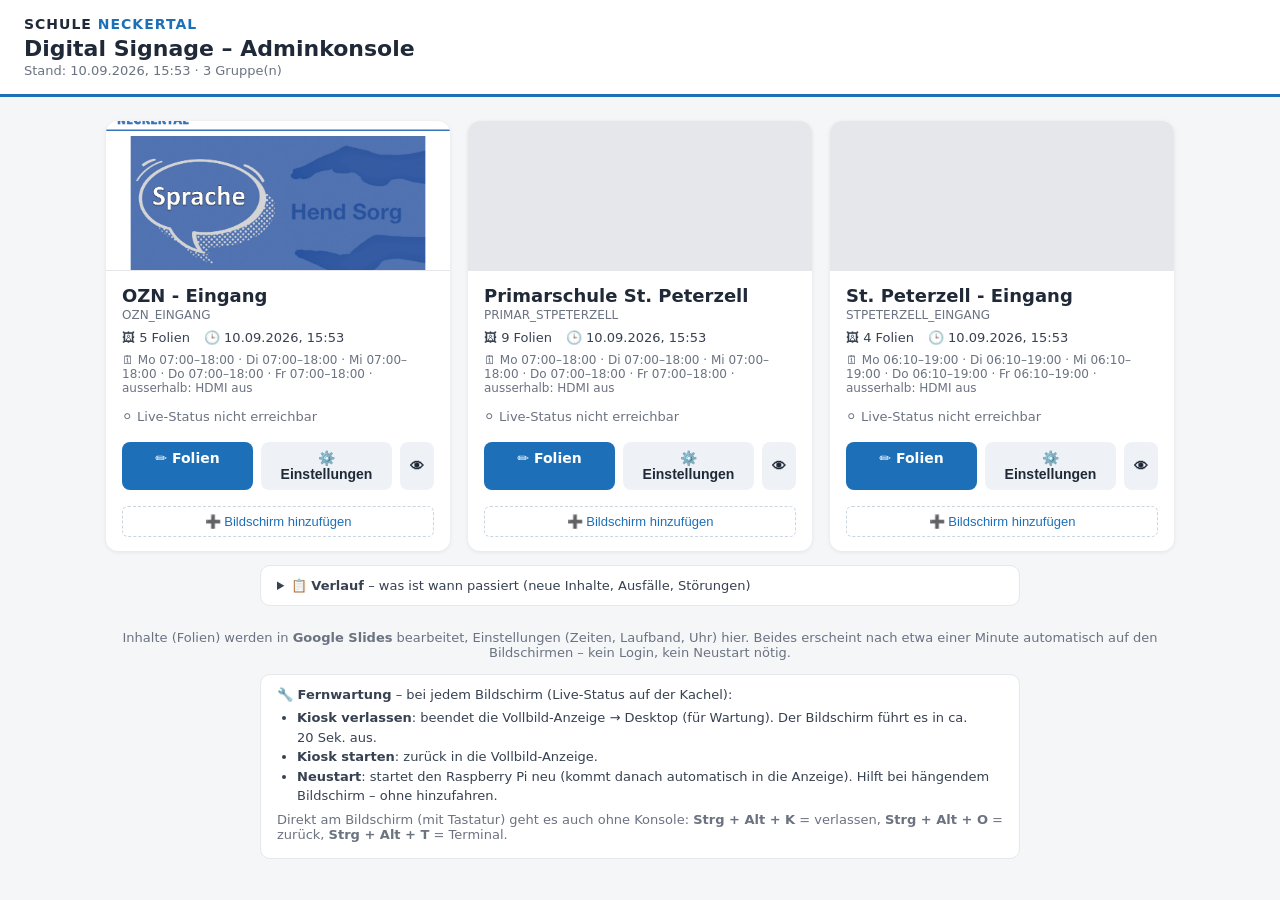
==== commit 6de469e4: "Render & Publish f61f93c7eb9fef4f4e542bd643c5bab10d028e84 f61f93c7eb9fef4f4e542bd643c5bab10d028e84" ====
--- a/index.html
+++ b/index.html
@@ -15,6 +15,7 @@
 
   <main>
     <div id="groups" class="groups"></div>
+    <div id="others" class="groups"></div>
     <p id="empty" hidden>Keine Gruppen gefunden.</p>
     <details id="eventlog-box" class="help">
       <summary><strong>📋 Verlauf</strong> – was ist wann passiert (neue Inhalte, Ausfälle, Störungen)</summary>
--- a/style.css
+++ b/style.css
@@ -137,3 +137,4 @@
 .eventlog .ev:last-child { border-bottom: 0; }
 .eventlog .ev-t { color: #6b7280; font-variant-numeric: tabular-nums; margin-right: .4rem; }
 #eventlog-box summary { cursor: pointer; }
+.warn-slides { color: #b45309; font-weight: 600; }
